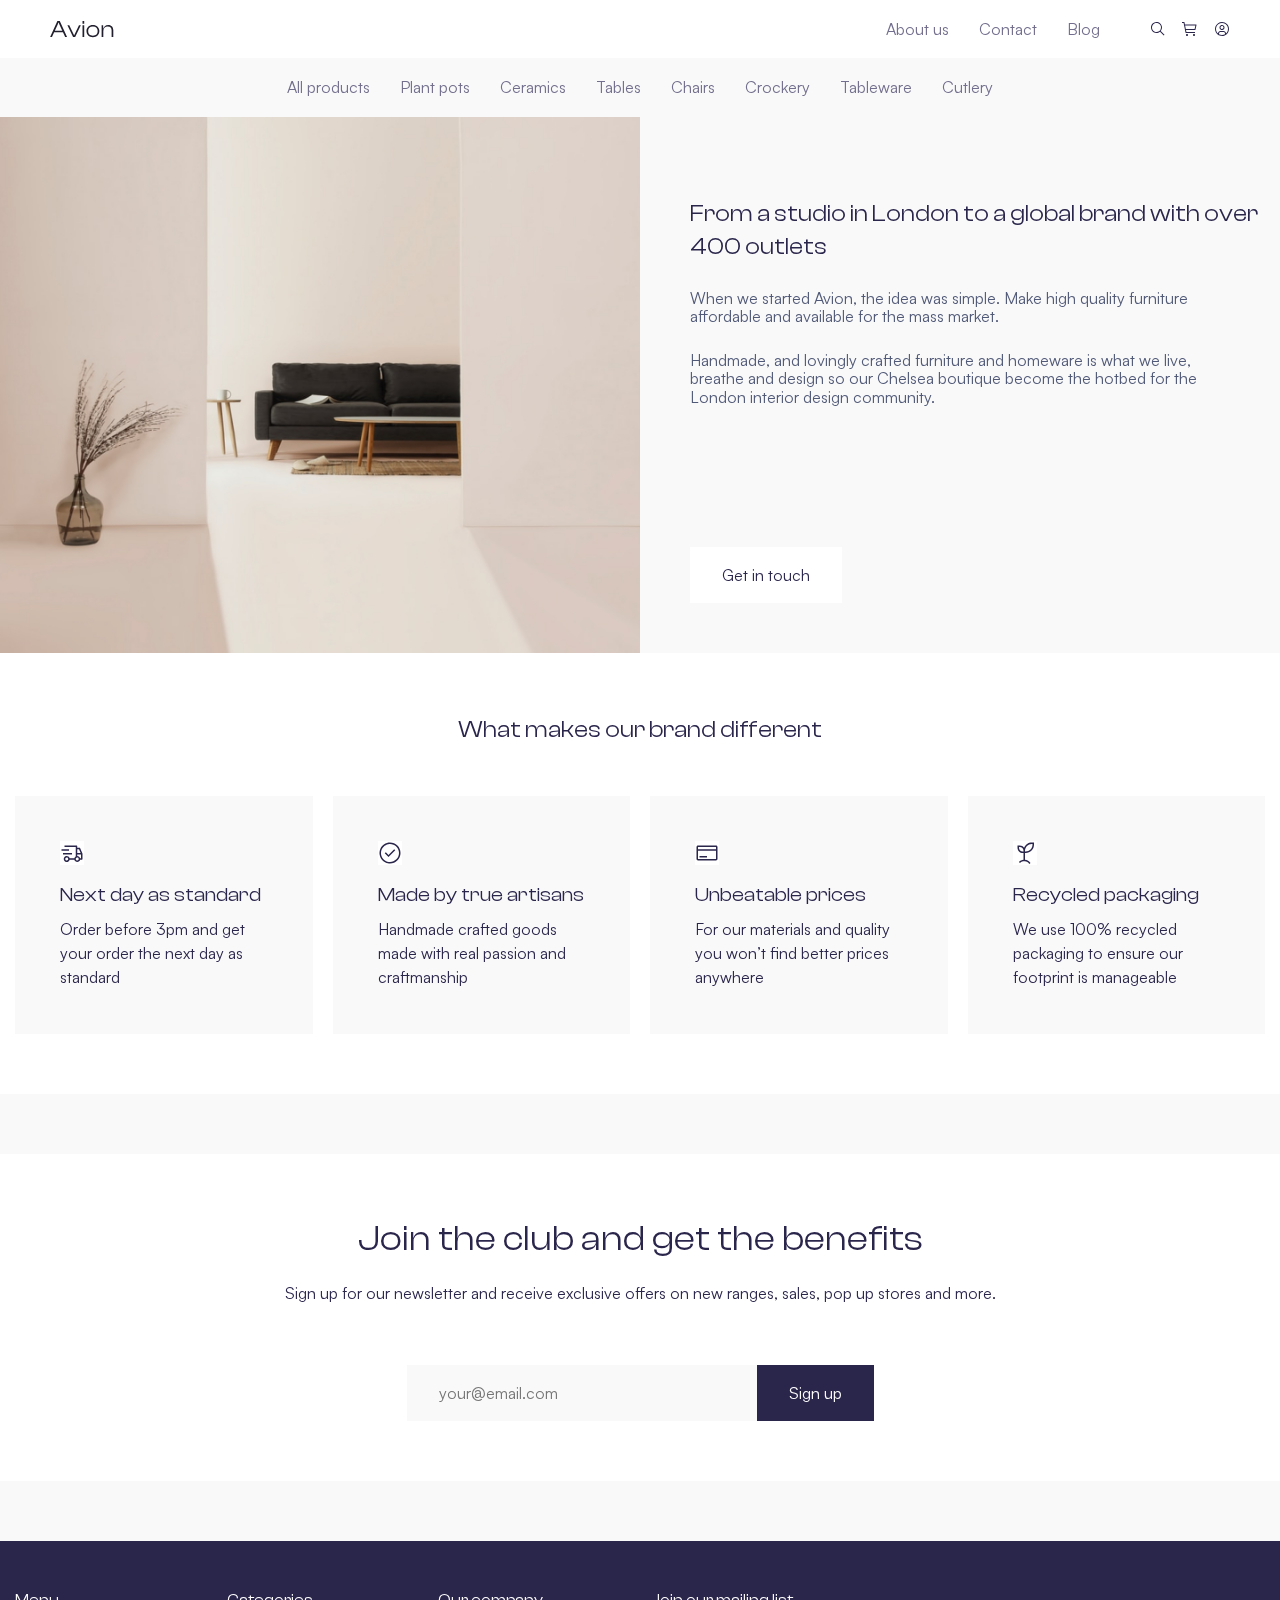
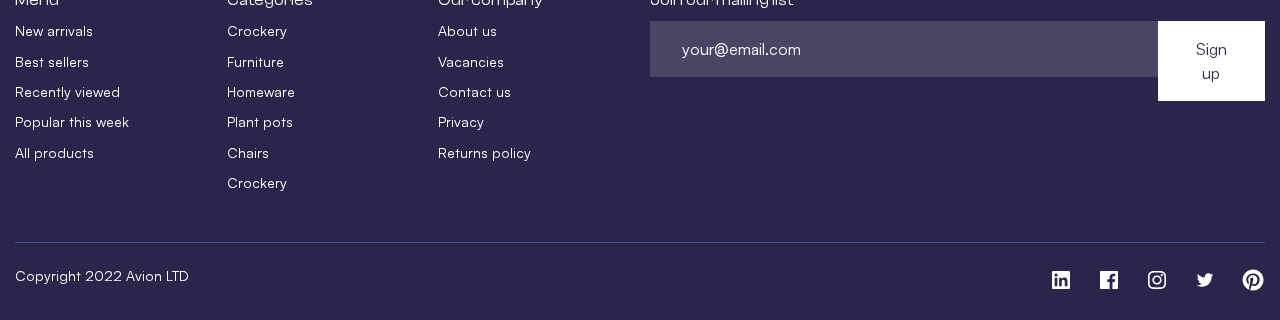
==== about.html @ 39ce001b "add one class and modifiers for all titles" ====
<!DOCTYPE html>
<html lang="en" class="page">

<head>
    <meta charset="UTF-8">
    <meta name="viewport" content="width=device-width, initial-scale=1.0">
    <title>Avion | About</title>
    <link rel="stylesheet" href="./styles/normalize.css">
    <link rel="stylesheet" href="./styles/main.css">
</head>

<body class="page__body">
    <header class="header">
        <div class="header__container header__top">
            <a href="/" class="logo header__logo focus-visible">
                <img src="./img/logo.svg" alt="Avion Logo">
            </a>
            <div class="header__actions">
                <nav class="header__nav">
                    <ul class="list-reset header__list">
                        <li class="header__item">
                            <a href="/about.html" class="header__link focus-visible">About us</a>
                        </li>
                        <li class="header__item">
                            <a href="#" class="header__link focus-visible">Contact</a>
                        </li>
                        <li class="header__item">
                            <a href="#" class="header__link focus-visible">Blog</a>
                        </li>
                    </ul>
                </nav>
                <div class="header__buttons">
                    <button class="btn-reset header__button focus-visible">
                        <img src="./img/search-icon.svg" alt="Search Icon" class="header__button-icon">
                    </button>
                    <button class="btn-reset header__button focus-visible">
                        <img src="./img/cart-icon.svg" alt="Cart Icon" class="header__button-icon">
                    </button>
                    <button class="btn-reset header__button focus-visible">
                        <img src="./img/user-icon.svg" alt="User Icon" class="header__button-icon">
                    </button>
                </div>
            </div>
        </div>
        <div class="header__container header__bottom">
            <nav class="header__nav">
                <ul class="list-reset header__list">
                    <li class="header__item"><a href="#" class="header__link focus-visible">All products</a></li>
                    <li class="header__item"><a href="#" class="header__link focus-visible">Plant pots</a></li>
                    <li class="header__item"><a href="#" class="header__link focus-visible">Ceramics</a></li>
                    <li class="header__item"><a href="#" class="header__link focus-visible">Tables</a></li>
                    <li class="header__item"><a href="#" class="header__link focus-visible">Chairs</a></li>
                    <li class="header__item"><a href="#" class="header__link focus-visible">Crockery</a></li>
                    <li class="header__item"><a href="#" class="header__link focus-visible">Tableware</a></li>
                    <li class="header__item"><a href="#" class="header__link focus-visible">Cutlery</a></li>
                </ul>
            </nav>
        </div>
    </header>
    <main>
        <section class="about">
            <div class="about__container">
                <!-- Левая часть: картинка -->
                <div class="about__image-wrapper">
                    <img src="./img/about-image-2.jpg" alt="Decorate Image" width="720" height="603"
                        class="about__image">
                </div>

                <!-- Правая часть: текст и кнопка -->
                <div class="about__content about__content--grey about__content--right">
                    <h2 class="title title--medium about__title">From a studio in London to a global brand with over 400 outlets</h1>
                    <p class="about__description">
                        When we started Avion, the idea was simple. Make high quality furniture affordable and available
                        for the mass market.
                    </p>
                    <p class="about__description">
                        Handmade, and lovingly crafted furniture and homeware is what we live,
                        breathe and design so our Chelsea boutique become the hotbed for the London interior design
                        community.
                    </p>
                    <a href="#" class="button button--white about__button">Get in touch</a>
                </div>
            </div>
        </section>
        <section class="features">
            <div class="container">
                <h2 class="title title--medium title--center features__title">What makes our brand different</h2>
                <ul class="list-reset features__list grid">
                    <!-- Пункт 1 -->
                    <li class="features__item features__item--grey">
                        <img src="./img/features-1.svg" alt="Features Icon" width="24" height="24"
                            class="features__icon">
                        <h3 class="features__subtitle">Next day as standard</h3>
                        <p class="features__text">Order before 3pm and get your order the next day as standard</p>
                    </li>

                    <!-- Пункт 2 -->
                    <li class="features__item features__item--grey">
                        <img src="./img/features-2.svg" alt="Features Icon" width="24" height="24"
                            class="features__icon">
                        <h3 class="features__subtitle">Made by true artisans</h3>
                        <p class="features__text">Handmade crafted goods made with real passion and craftmanship</p>
                    </li>

                    <!-- Пункт 3 -->
                    <li class="features__item features__item--grey">
                        <img src="./img/features-3.svg" alt="Features Icon" width="24" height="24"
                            class="features__icon">
                        <h3 class="features__subtitle">Unbeatable prices</h3>
                        <p class="features__text">For our materials and quality you won’t find better prices anywhere
                        </p>
                    </li>

                    <!-- Пункт 4 -->
                    <li class="features__item features__item--grey">
                        <img src="./img/features-4.svg" alt="Features Icon" width="24" height="24"
                            class="features__icon">
                        <h3 class="features__subtitle">Recycled packaging</h3>
                        <p class="features__text">We use 100% recycled packaging to ensure our footprint is manageable
                        </p>
                    </li>
                </ul>
            </div>
        </section>
        <section class="newsletter">
            <div class="newsletter__container container">
                <h2 class="title title--xlarge title--center newsletter__title">Join the club and get the benefits</h2>
                <p class="newsletter__description">Sign up for our newsletter and receive exclusive offers on new
                    ranges, sales, pop up stores and more.</p>
                <form action="#" class="newsletter__form">
                    <input type="email" class="input-reset newsletter__input" placeholder="your@email.com"
                        aria-label="Enter your email address">
                    <button type="submit" class="button button--dark newsletter__button">Sign up</button>
                </form>
            </div>
        </section>
    </main>
    <footer class="footer">
        <div class="container">
            <div class="grid footer__top">
                <nav class="footer__nav">
                    <h3 class="footer__subtitle">Menu</h3>
                    <ul class="list-reset footer__list">
                        <li class="footer__item">
                            <a href="/" class="footer__link">New arrivals</a>
                        </li>
                        <li class="footer__item">
                            <a href="/" class="footer__link">Best sellers</a>
                        </li>
                        <li class="footer__item">
                            <a href="/" class="footer__link">Recently viewed</a>
                        </li>
                        <li class="footer__item">
                            <a href="/" class="footer__link">Popular this week</a>
                        </li>
                        <li class="footer__item">
                            <a href="/" class="footer__link">All products</a>
                        </li>
                    </ul>
                </nav>
                <nav class="footer__nav">
                    <h3 class="footer__subtitle">Categories</h3>
                    <ul class="list-reset footer__list">
                        <li class="footer__item">
                            <a href="/" class="footer__link">Crockery</a>
                        </li>
                        <li class="footer__item">
                            <a href="/" class="footer__link">Furniture</a>
                        </li>
                        <li class="footer__item">
                            <a href="/" class="footer__link">Homeware</a>
                        </li>
                        <li class="footer__item">
                            <a href="/" class="footer__link">Plant pots</a>
                        </li>
                        <li class="footer__item">
                            <a href="/" class="footer__link">Chairs</a>
                        </li>
                        <li class="footer__item">
                            <a href="/" class="footer__link">Crockery</a>
                        </li>
                    </ul>
                </nav>
                <nav class="footer__nav">
                    <h3 class="footer__subtitle">Our company</h3>
                    <ul class="list-reset footer__list">
                        <li class="footer__item">
                            <a href="/" class="footer__link">About us</a>
                        </li>
                        <li class="footer__item">
                            <a href="/" class="footer__link">Vacancies</a>
                        </li>
                        <li class="footer__item">
                            <a href="/" class="footer__link">Contact us</a>
                        </li>
                        <li class="footer__item">
                            <a href="/" class="footer__link">Privacy</a>
                        </li>
                        <li class="footer__item">
                            <a href="/" class="footer__link">Returns policy</a>
                        </li>
                    </ul>
                </nav>
                <div class="footer__form-wrapper">
                    <h3 class="footer__subtitle">Join our mailing list</h3>
                    <form action="#" class="footer__form">
                        <input type="email" class="input-reset footer__input" placeholder="your@email.com">
                        <button class="button button--white footer__button">Sign up</button>
                    </form>
                </div>
            </div>
            <div class="footer__bottom">
                <span class="footer__copyright">Copyright 2022 Avion LTD</span>
                <ul class="list-reset social">
                    <li class="social__item">
                        <a href="#" class="social__link">
                            <svg width="24" height="24" viewBox="0 0 24 24" fill="none" class="social__icon"
                                xmlns="http://www.w3.org/2000/svg">
                                <rect width="24" height="24" fill="white" style="mix-blend-mode:multiply" />
                                <path
                                    d="M19.65 3H4.35C3.6 3 3 3.6 3 4.275V19.65C3 20.325 3.6 20.925 4.35 20.925H19.65C20.4 20.925 21 20.325 21 19.65V4.275C21 3.6 20.4 3 19.65 3ZM8.325 18.3H5.7V9.75H8.325V18.3ZM7.05 8.55C6.225 8.55 5.475 7.875 5.475 6.975C5.475 6.075 6.15 5.4 7.05 5.4C7.875 5.4 8.625 6.075 8.625 6.975C8.625 7.875 7.875 8.55 7.05 8.55ZM18.375 18.225H15.75V14.025C15.75 13.05 15.75 11.7 14.325 11.7C12.9 11.7 12.75 12.825 12.75 13.875V18.15H10.125V9.75H12.6V10.875H12.675C13.05 10.2 13.95 9.45 15.225 9.45C17.925 9.45 18.45 11.25 18.45 13.575V18.225H18.375Z"
                                    fill="white" />
                            </svg>
                        </a>
                    </li>
                    <li class="social__item">
                        <a href="#" class="social__link">
                            <svg width="24" height="24" viewBox="0 0 24 24" fill="none" class="social__icon"
                                xmlns="http://www.w3.org/2000/svg">
                                <rect width="24" height="24" fill="white" style="mix-blend-mode:multiply" />
                                <path
                                    d="M20.0025 3H3.9975C3.73355 3.00196 3.48097 3.10769 3.29433 3.29433C3.10769 3.48097 3.00196 3.73355 3 3.9975V20.0025C3.00196 20.2664 3.10769 20.519 3.29433 20.7057C3.48097 20.8923 3.73355 20.998 3.9975 21H12.615V14.04H10.275V11.3175H12.615V9.315C12.615 6.99 14.0325 5.7225 16.1175 5.7225C16.815 5.7225 17.5125 5.7225 18.21 5.8275V8.25H16.7775C15.645 8.25 15.4275 8.79 15.4275 9.5775V11.31H18.1275L17.775 14.0325H15.4275V21H20.0025C20.2664 20.998 20.519 20.8923 20.7057 20.7057C20.8923 20.519 20.998 20.2664 21 20.0025V3.9975C20.998 3.73355 20.8923 3.48097 20.7057 3.29433C20.519 3.10769 20.2664 3.00196 20.0025 3Z"
                                    fill="white" />
                            </svg>
                        </a>
                    </li>
                    <li class="social__item">
                        <a href="#" class="social__link">
                            <svg width="24" height="24" viewBox="0 0 24 24" fill="none" class="social__icon"
                                xmlns="http://www.w3.org/2000/svg">
                                <rect width="24" height="24" fill="white" style="mix-blend-mode:multiply" />
                                <path
                                    d="M16.8042 8.2758C17.4007 8.2758 17.8842 7.79227 17.8842 7.1958C17.8842 6.59933 17.4007 6.1158 16.8042 6.1158C16.2077 6.1158 15.7242 6.59933 15.7242 7.1958C15.7242 7.79227 16.2077 8.2758 16.8042 8.2758Z"
                                    fill="white" />
                                <path
                                    d="M12 7.37835C11.0859 7.37835 10.1924 7.64941 9.43235 8.15724C8.67232 8.66507 8.07995 9.38688 7.73015 10.2314C7.38035 11.0759 7.28883 12.0051 7.46715 12.9016C7.64548 13.7982 8.08565 14.6217 8.732 15.268C9.37835 15.9144 10.2018 16.3545 11.0984 16.5328C11.9949 16.7112 12.9241 16.6196 13.7686 16.2698C14.6131 15.92 15.3349 15.3277 15.8428 14.5677C16.3506 13.8076 16.6217 12.9141 16.6217 12C16.6217 10.7743 16.1347 9.59873 15.268 8.732C14.4013 7.86527 13.2257 7.37835 12 7.37835ZM12 15C11.4067 15 10.8266 14.8241 10.3333 14.4944C9.83994 14.1648 9.45542 13.6962 9.22836 13.1481C9.0013 12.5999 8.94189 11.9967 9.05764 11.4147C9.1734 10.8328 9.45912 10.2982 9.87868 9.87868C10.2982 9.45912 10.8328 9.1734 11.4147 9.05764C11.9967 8.94189 12.5999 9.0013 13.1481 9.22836C13.6962 9.45542 14.1648 9.83994 14.4944 10.3333C14.8241 10.8266 15 11.4067 15 12C15 12.7956 14.6839 13.5587 14.1213 14.1213C13.5587 14.6839 12.7956 15 12 15Z"
                                    fill="white" />
                                <path
                                    d="M12 4.62165C14.4031 4.62165 14.6878 4.6308 15.6368 4.67415C16.2075 4.68094 16.7728 4.78577 17.308 4.98405C17.6961 5.13381 18.0486 5.36316 18.3428 5.65732C18.6369 5.95149 18.8663 6.30398 19.016 6.6921C19.2143 7.22731 19.3191 7.79261 19.3259 8.36333C19.3692 9.3123 19.3784 9.597 19.3784 12.0001C19.3784 14.4031 19.3693 14.6878 19.3259 15.6368C19.3191 16.2075 19.2143 16.7728 19.016 17.3081C18.8663 17.6962 18.6369 18.0487 18.3428 18.3428C18.0486 18.637 17.6961 18.8663 17.308 19.0161C16.7728 19.2144 16.2075 19.3192 15.6368 19.326C14.6879 19.3693 14.4033 19.3785 12 19.3785C9.5967 19.3785 9.31215 19.3694 8.36325 19.326C7.79253 19.3192 7.22723 19.2144 6.69202 19.0161C6.3039 18.8663 5.95142 18.637 5.65725 18.3428C5.36308 18.0487 5.13374 17.6962 4.98397 17.3081C4.78569 16.7728 4.68087 16.2075 4.67408 15.6368C4.6308 14.6878 4.62157 14.4031 4.62157 12.0001C4.62157 9.597 4.63072 9.3123 4.67408 8.36333C4.68087 7.79261 4.78569 7.22731 4.98397 6.6921C5.13373 6.30396 5.36307 5.95146 5.65724 5.65728C5.95141 5.3631 6.30389 5.13375 6.69202 4.98397C7.22723 4.78569 7.79253 4.68087 8.36325 4.67408C9.31222 4.6308 9.59693 4.62165 12 4.62165ZM12 3C9.55575 3 9.24922 3.01035 8.2893 3.05415C7.54279 3.06914 6.80422 3.21059 6.105 3.4725C5.50705 3.70374 4.96401 4.05735 4.51068 4.51068C4.05735 4.96401 3.70374 5.50705 3.4725 6.105C3.21055 6.80434 3.06909 7.54304 3.05415 8.28968C3.01035 9.24923 3 9.55575 3 12C3 14.4443 3.01035 14.7508 3.05415 15.7107C3.0691 16.4573 3.21056 17.196 3.4725 17.8954C3.70374 18.4933 4.05735 19.0364 4.51068 19.4897C4.96401 19.943 5.50705 20.2966 6.105 20.5279C6.80434 20.7898 7.54304 20.9313 8.28968 20.9462C9.24923 20.9897 9.55575 21 12 21C14.4443 21 14.7508 20.9896 15.7107 20.9459C16.4573 20.9309 17.196 20.7894 17.8954 20.5275C18.4933 20.2963 19.0364 19.9426 19.4897 19.4893C19.943 19.036 20.2966 18.493 20.5279 17.895C20.7898 17.1957 20.9313 16.457 20.9462 15.7103C20.9897 14.7508 21 14.4443 21 12C21 9.55575 20.9896 9.24922 20.9459 8.2893C20.9309 7.54279 20.7894 6.80422 20.5275 6.105C20.2962 5.50712 19.9426 4.96415 19.4893 4.51089C19.0359 4.05763 18.4929 3.70407 17.895 3.47287C17.1957 3.21093 16.457 3.06948 15.7103 3.05453C14.7508 3.01035 14.4443 3 12 3Z"
                                    fill="white" />
                            </svg>
                        </a>
                    </li>
                    <li class="social__item">
                        <a href="#" class="social__link">
                            <svg width="24" height="24" viewBox="0 0 24 24" fill="none" class="social__icon"
                                xmlns="http://www.w3.org/2000/svg">
                                <rect width="24" height="24" fill="white" style="mix-blend-mode:multiply" />
                                <path
                                    d="M8.94 18.705C10.2069 18.713 11.4627 18.4693 12.6346 17.9882C13.8066 17.507 14.8714 16.798 15.7672 15.9022C16.663 15.0064 17.3721 13.9416 17.8532 12.7696C18.3343 11.5977 18.578 10.3418 18.57 9.07499C18.57 8.92499 18.57 8.78249 18.57 8.63249C19.2267 8.15136 19.7951 7.56012 20.25 6.88499C19.6316 7.15544 18.9773 7.3348 18.3075 7.41749C19.0177 6.99432 19.5506 6.32824 19.8075 5.54249C19.1456 5.93957 18.4199 6.21871 17.6625 6.36749C17.1524 5.82401 16.4775 5.46378 15.7421 5.34253C15.0067 5.22128 14.2518 5.34576 13.5943 5.69673C12.9368 6.04769 12.4132 6.60557 12.1047 7.28405C11.7962 7.96252 11.7198 8.72376 11.8875 9.44999C10.542 9.38395 9.22553 9.03525 8.02377 8.42662C6.822 7.81798 5.7619 6.96305 4.9125 5.91749C4.48419 6.66087 4.35437 7.53923 4.54932 8.37473C4.74427 9.21023 5.24942 9.94043 5.9625 10.4175C5.43646 10.3972 4.92259 10.2533 4.4625 9.99749V10.035C4.45783 10.8119 4.71954 11.5669 5.20403 12.1742C5.68851 12.7815 6.3665 13.2044 7.125 13.3725C6.63573 13.5041 6.12322 13.5246 5.625 13.4325C5.84459 14.095 6.26376 14.6734 6.82503 15.0883C7.38631 15.5032 8.06219 15.7344 8.76 15.75C7.56691 16.7104 6.08407 17.239 4.5525 17.25C4.28396 17.2422 4.01606 17.2197 3.75 17.1825C5.30022 18.1702 7.1019 18.6909 8.94 18.6825"
                                    fill="white" />
                            </svg>
                        </a>
                    </li>
                    <li class="social__item">
                        <a href="#" class="social__link">
                            <svg width="24" height="24" viewBox="0 0 24 24" fill="none" class="social__icon"
                                xmlns="http://www.w3.org/2000/svg">
                                <rect width="24" height="24" fill="white" style="mix-blend-mode:multiply" />
                                <path
                                    d="M11.9998 1.5C9.56549 1.51658 7.21257 2.37849 5.34356 3.93828C3.47455 5.49807 2.20559 7.65882 1.75375 10.0509C1.30192 12.443 1.69529 14.9177 2.86657 17.0518C4.03785 19.1858 5.91426 20.8466 8.1748 21.75C8.02287 20.7558 8.02287 19.7442 8.1748 18.75L9.4123 13.5C9.21646 13.0245 9.11949 12.5142 9.1273 12C9.1273 10.545 9.9748 9.45 11.0248 9.45C11.215 9.44714 11.4036 9.48543 11.5776 9.56224C11.7517 9.63906 11.9071 9.75258 12.0331 9.89504C12.1592 10.0375 12.253 10.2055 12.3081 10.3876C12.3632 10.5697 12.3783 10.7615 12.3523 10.95C12.3523 11.85 11.7823 13.2 11.4823 14.445C11.4177 14.6772 11.4101 14.9215 11.4599 15.1573C11.5098 15.3931 11.6157 15.6133 11.7688 15.7995C11.9218 15.9857 12.1175 16.1322 12.3391 16.2267C12.5608 16.3212 12.802 16.361 13.0423 16.3425C14.9023 16.3425 16.3423 14.37 16.3423 11.535C16.361 10.9589 16.2594 10.3853 16.044 9.85061C15.8287 9.31598 15.5042 8.8321 15.0914 8.42986C14.6786 8.02762 14.1864 7.71584 13.6464 7.51442C13.1063 7.31299 12.5302 7.22634 11.9548 7.26C11.3405 7.23361 10.7272 7.33216 10.152 7.54966C9.5769 7.76717 9.05188 8.09912 8.60875 8.52542C8.16563 8.95172 7.81361 9.46351 7.57401 10.0298C7.33441 10.5961 7.21221 11.2051 7.2148 11.82C7.20646 12.6766 7.46895 13.5139 7.9648 14.2125C8.00086 14.2526 8.02654 14.3009 8.03962 14.3532C8.05269 14.4055 8.05275 14.4602 8.0398 14.5125C7.9573 14.8425 7.7773 15.5625 7.7473 15.705C7.7173 15.8475 7.5898 15.9375 7.3948 15.8475C6.0823 15.2325 5.2648 13.32 5.2648 11.775C5.2648 8.4675 7.6723 5.4225 12.2023 5.4225C15.8398 5.4225 18.6748 8.0175 18.6748 11.49C18.6748 15.105 16.4248 18.015 13.2223 18.015C12.7528 18.0313 12.2867 17.9301 11.8662 17.7206C11.4458 17.511 11.0844 17.1997 10.8148 16.815L10.1623 19.3125C9.84951 20.2831 9.41077 21.2085 8.8573 22.065C9.87714 22.3664 10.9364 22.513 11.9998 22.5C14.7846 22.5 17.4553 21.3938 19.4244 19.4246C21.3936 17.4555 22.4998 14.7848 22.4998 12C22.4998 9.21523 21.3936 6.54451 19.4244 4.57538C17.4553 2.60625 14.7846 1.5 11.9998 1.5Z"
                                    fill="white" />
                            </svg>
                        </a>
                    </li>
                </ul>
            </div>
        </div>
    </footer>
</body>

</html>
---- styles/main.css ----
@import url('./_settings.css');

/* блоки */
@import url('./blocks/_social.css');
@import url('./blocks/_btn.css');
@import url('./blocks/_title.css');

/* index.html */
@import url('./blocks/_header.css');
@import url('./blocks/_hero.css');
@import url('./blocks/_features.css');
@import url('./blocks/_products.css');
@import url('./blocks/_newsletter.css');
@import url('./blocks/_about.css');
@import url('./blocks/_footer.css');
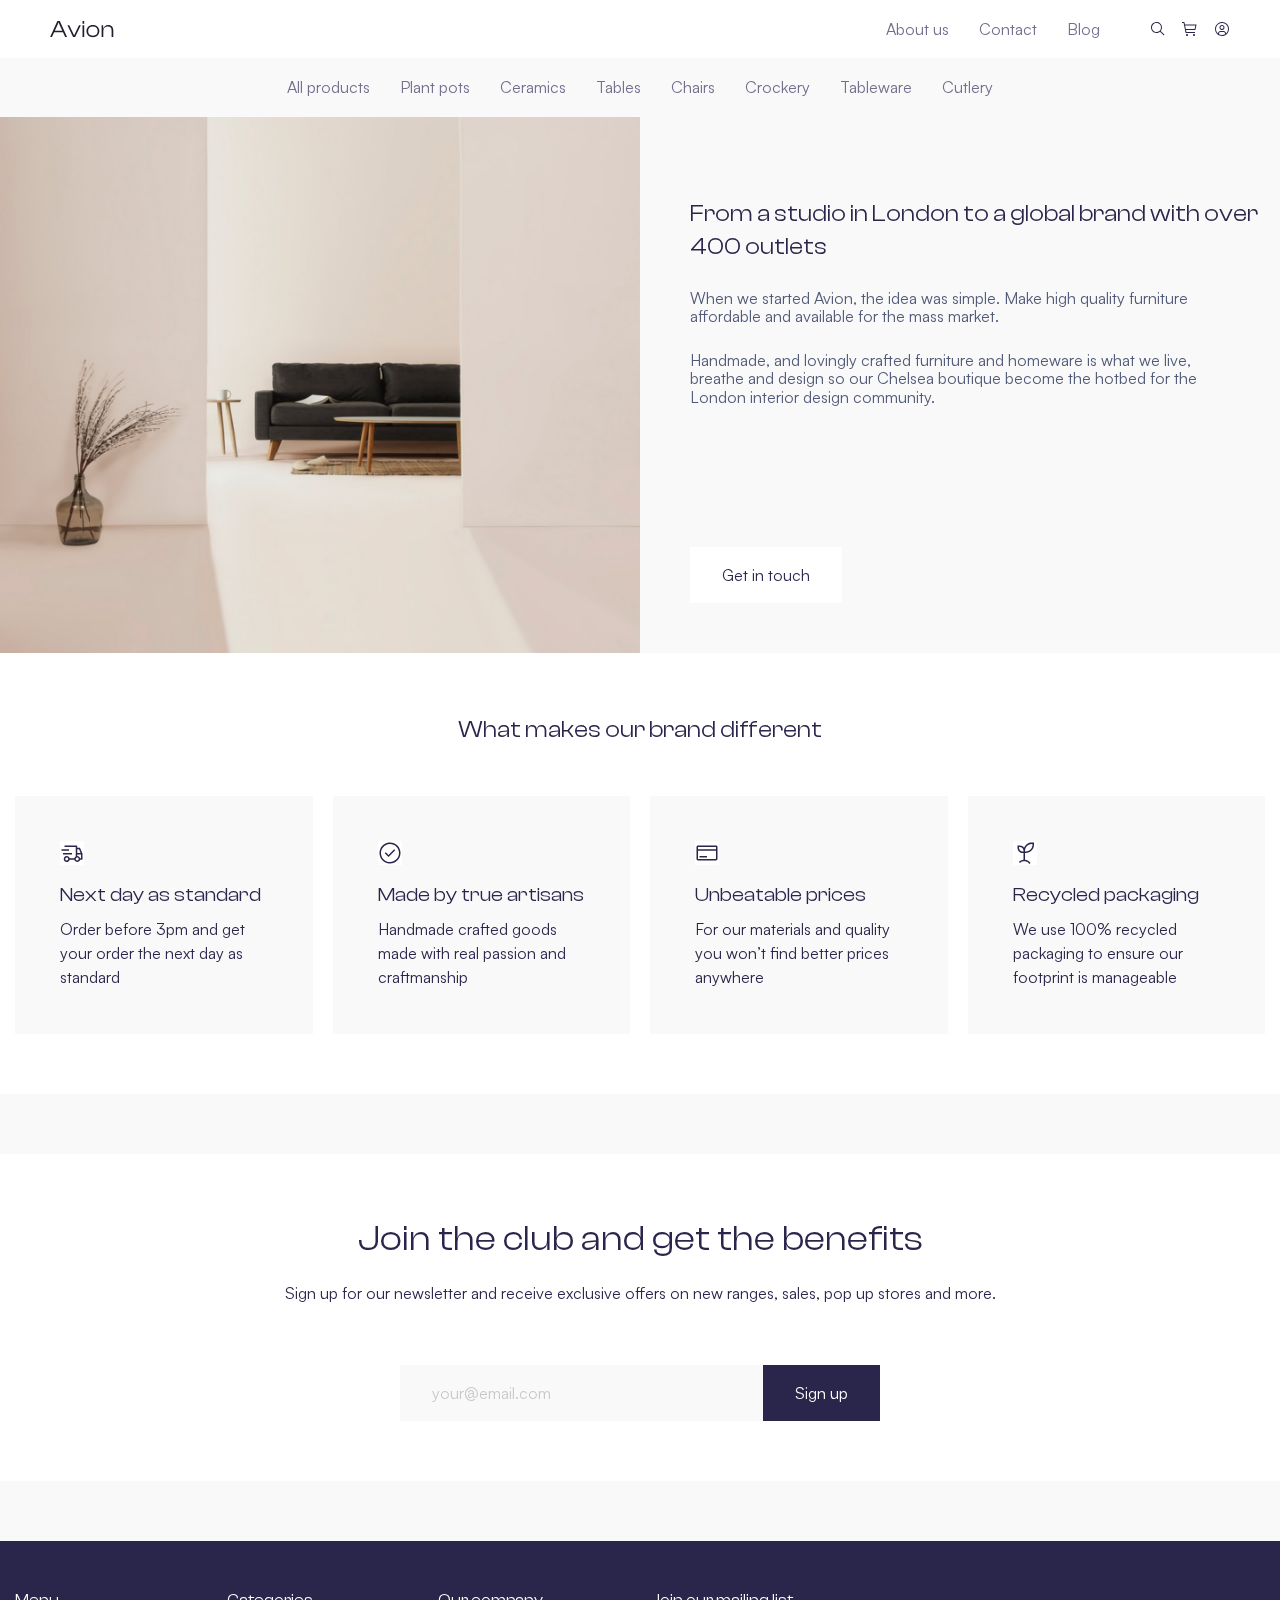
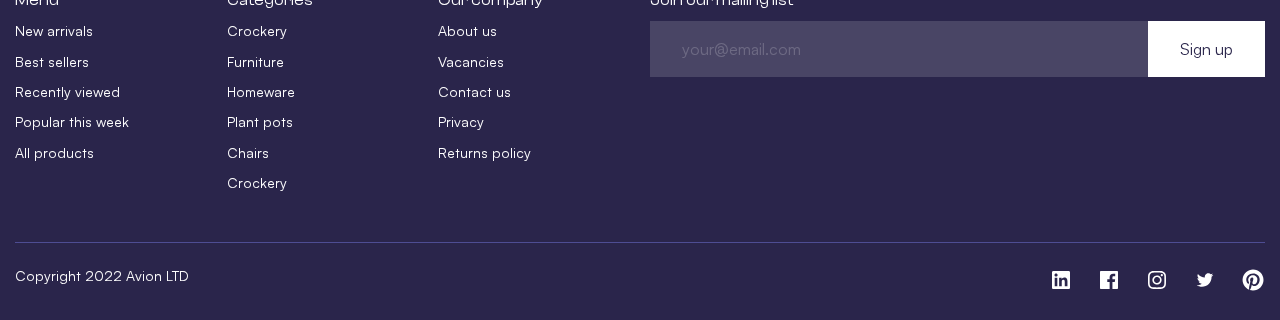
==== commit 6fa8479a: "put the form in a single class" ====
--- a/about.html
+++ b/about.html
@@ -68,17 +68,19 @@
 
                 <!-- Правая часть: текст и кнопка -->
                 <div class="about__content about__content--grey about__content--right">
-                    <h2 class="title title--medium about__title">From a studio in London to a global brand with over 400 outlets</h1>
-                    <p class="about__description">
-                        When we started Avion, the idea was simple. Make high quality furniture affordable and available
-                        for the mass market.
-                    </p>
-                    <p class="about__description">
-                        Handmade, and lovingly crafted furniture and homeware is what we live,
-                        breathe and design so our Chelsea boutique become the hotbed for the London interior design
-                        community.
-                    </p>
-                    <a href="#" class="button button--white about__button">Get in touch</a>
+                    <h2 class="title title--medium about__title">From a studio in London to a global brand with over 400
+                        outlets</h1>
+                        <p class="about__description">
+                            When we started Avion, the idea was simple. Make high quality furniture affordable and
+                            available
+                            for the mass market.
+                        </p>
+                        <p class="about__description">
+                            Handmade, and lovingly crafted furniture and homeware is what we live,
+                            breathe and design so our Chelsea boutique become the hotbed for the London interior design
+                            community.
+                        </p>
+                        <a href="#" class="button button--white about__button">Get in touch</a>
                 </div>
             </div>
         </section>
@@ -127,10 +129,10 @@
                 <h2 class="title title--xlarge title--center newsletter__title">Join the club and get the benefits</h2>
                 <p class="newsletter__description">Sign up for our newsletter and receive exclusive offers on new
                     ranges, sales, pop up stores and more.</p>
-                <form action="#" class="newsletter__form">
-                    <input type="email" class="input-reset newsletter__input" placeholder="your@email.com"
+                <form action="#" method="POST" class="form newsletter__form">
+                    <input type="email" class="input-reset form__input" placeholder="your@email.com" required
                         aria-label="Enter your email address">
-                    <button type="submit" class="button button--dark newsletter__button">Sign up</button>
+                    <button type="submit" class="button button--dark form__button">Sign up</button>
                 </form>
             </div>
         </section>
@@ -201,11 +203,12 @@
                         </li>
                     </ul>
                 </nav>
-                <div class="footer__form-wrapper">
+                <div class="footer__form">
                     <h3 class="footer__subtitle">Join our mailing list</h3>
-                    <form action="#" class="footer__form">
-                        <input type="email" class="input-reset footer__input" placeholder="your@email.com">
-                        <button class="button button--white footer__button">Sign up</button>
+                    <form action="#" method="POST" class="form">
+                        <input type="email" class="input-reset form__input form__input--transparent"
+                            placeholder="your@email.com" required aria-label="Enter your email address">
+                        <button type="submit" class="button button--white form__button">Sign up</button>
                     </form>
                 </div>
             </div>
--- a/styles/main.css
+++ b/styles/main.css
@@ -4,6 +4,7 @@
 @import url('./blocks/_social.css');
 @import url('./blocks/_btn.css');
 @import url('./blocks/_title.css');
+@import url('./blocks/_form.css');
 
 /* index.html */
 @import url('./blocks/_header.css');
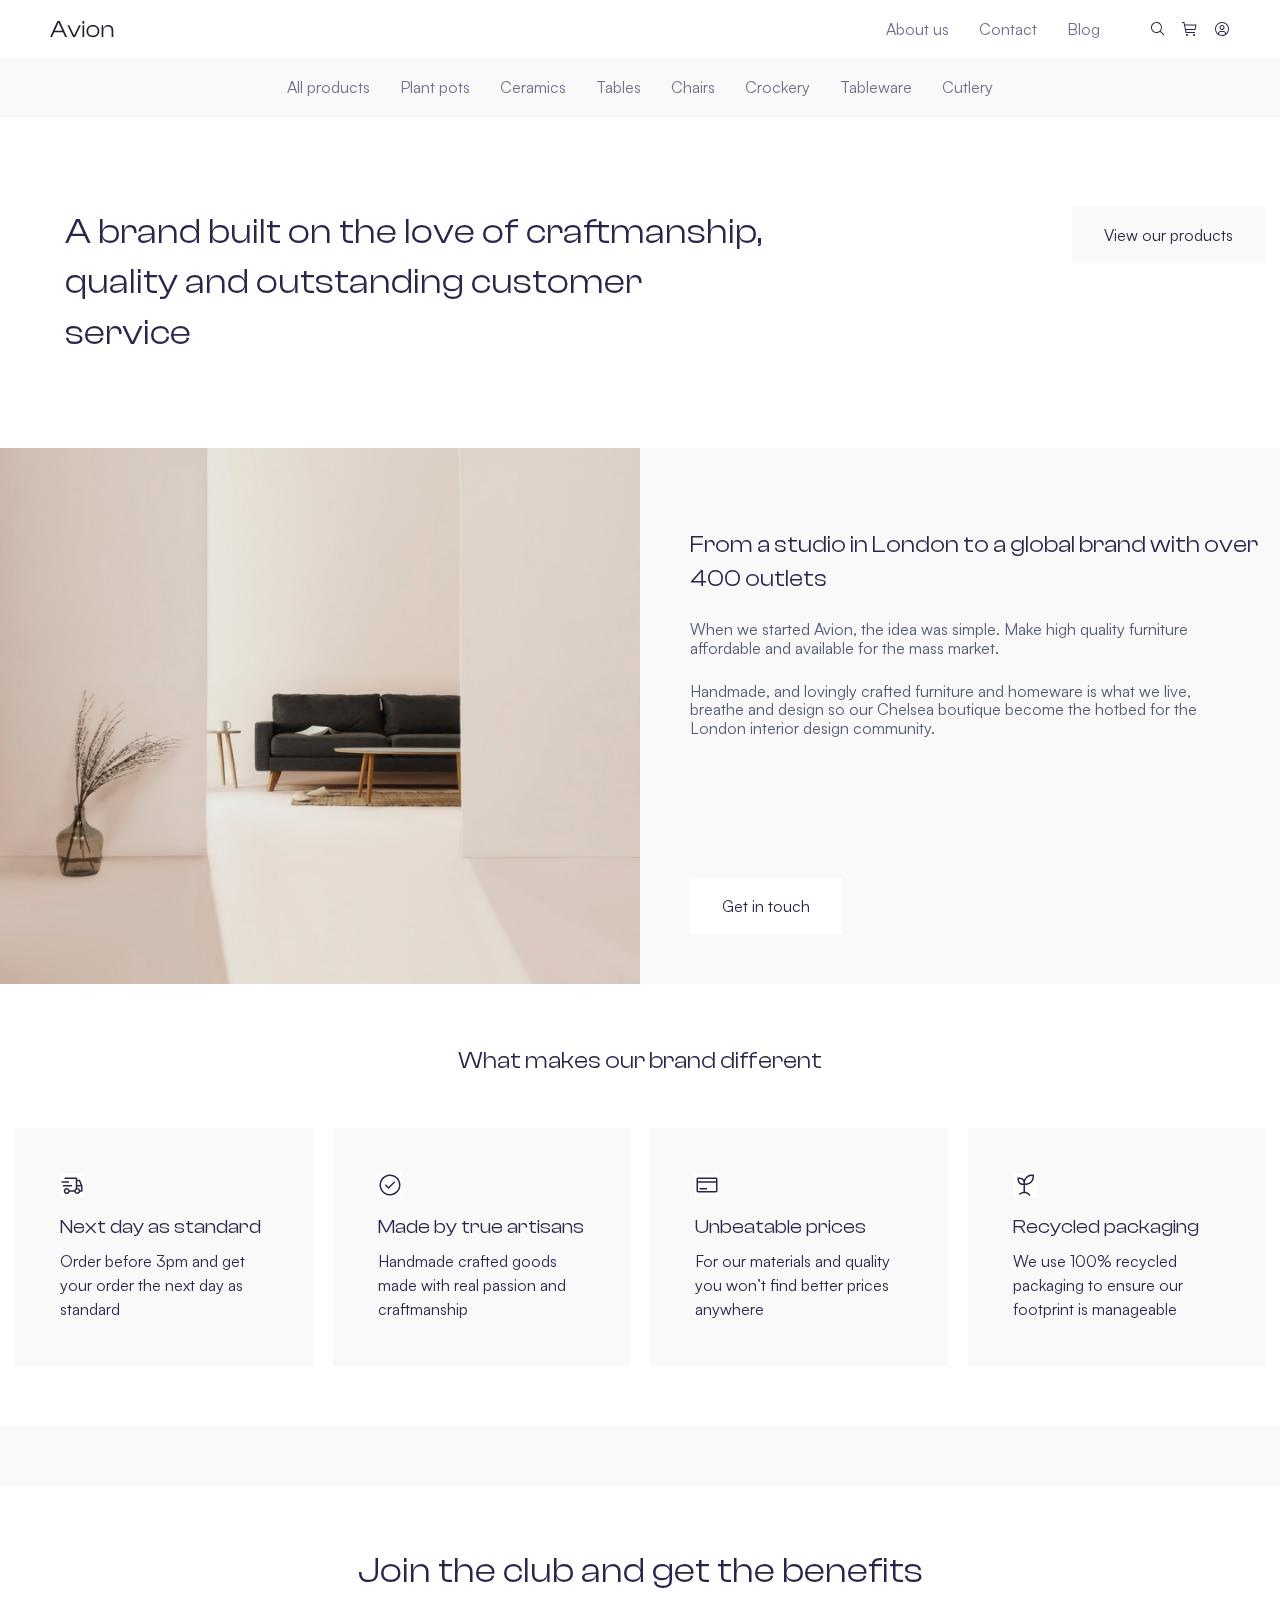
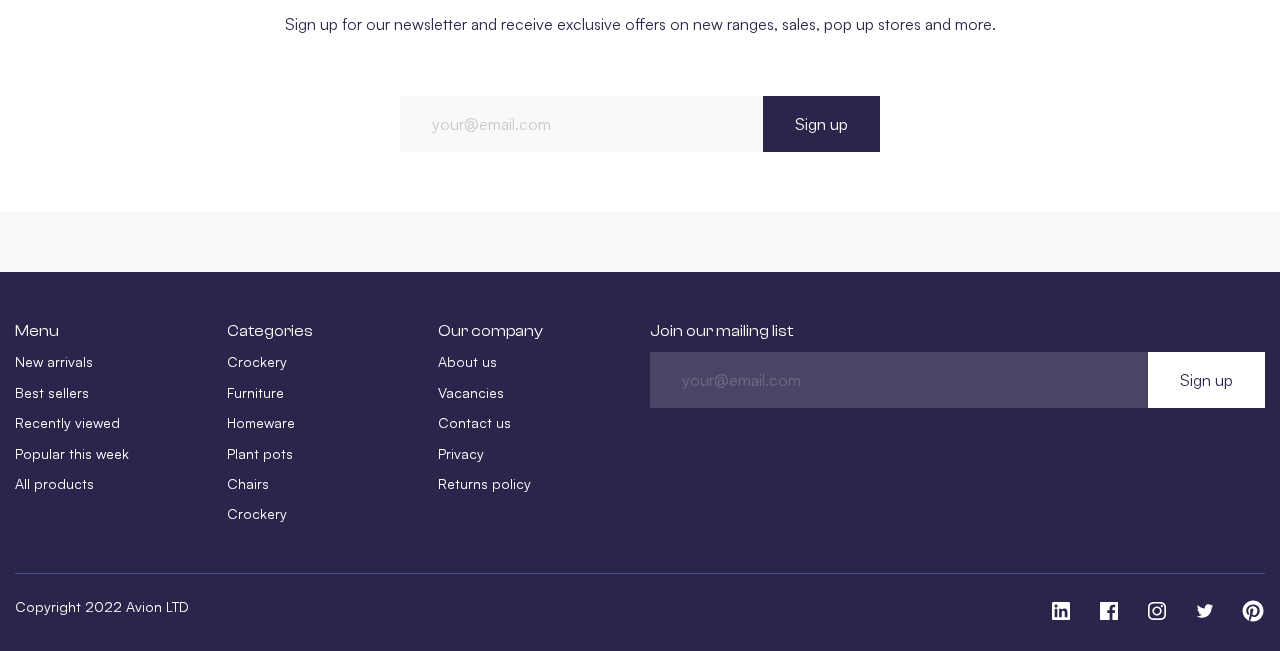
==== commit f955431c: "add hero section to about page" ====
--- a/about.html
+++ b/about.html
@@ -58,6 +58,13 @@
         </div>
     </header>
     <main>
+        <section class="about-hero">
+            <div class="container about-hero__container">
+                <h1 class="about-hero__title">A brand built on the love of craftmanship,
+                    quality and outstanding customer service</h1>
+                <a href="/products" class="button button--grey about-hero__button">View our products</a>
+            </div>
+        </section>
         <section class="about">
             <div class="about__container">
                 <!-- Левая часть: картинка -->
--- a/styles/main.css
+++ b/styles/main.css
@@ -14,3 +14,6 @@
 @import url('./blocks/_newsletter.css');
 @import url('./blocks/_about.css');
 @import url('./blocks/_footer.css');
+
+/* about.html */
+@import url('./blocks/_about-hero.css');
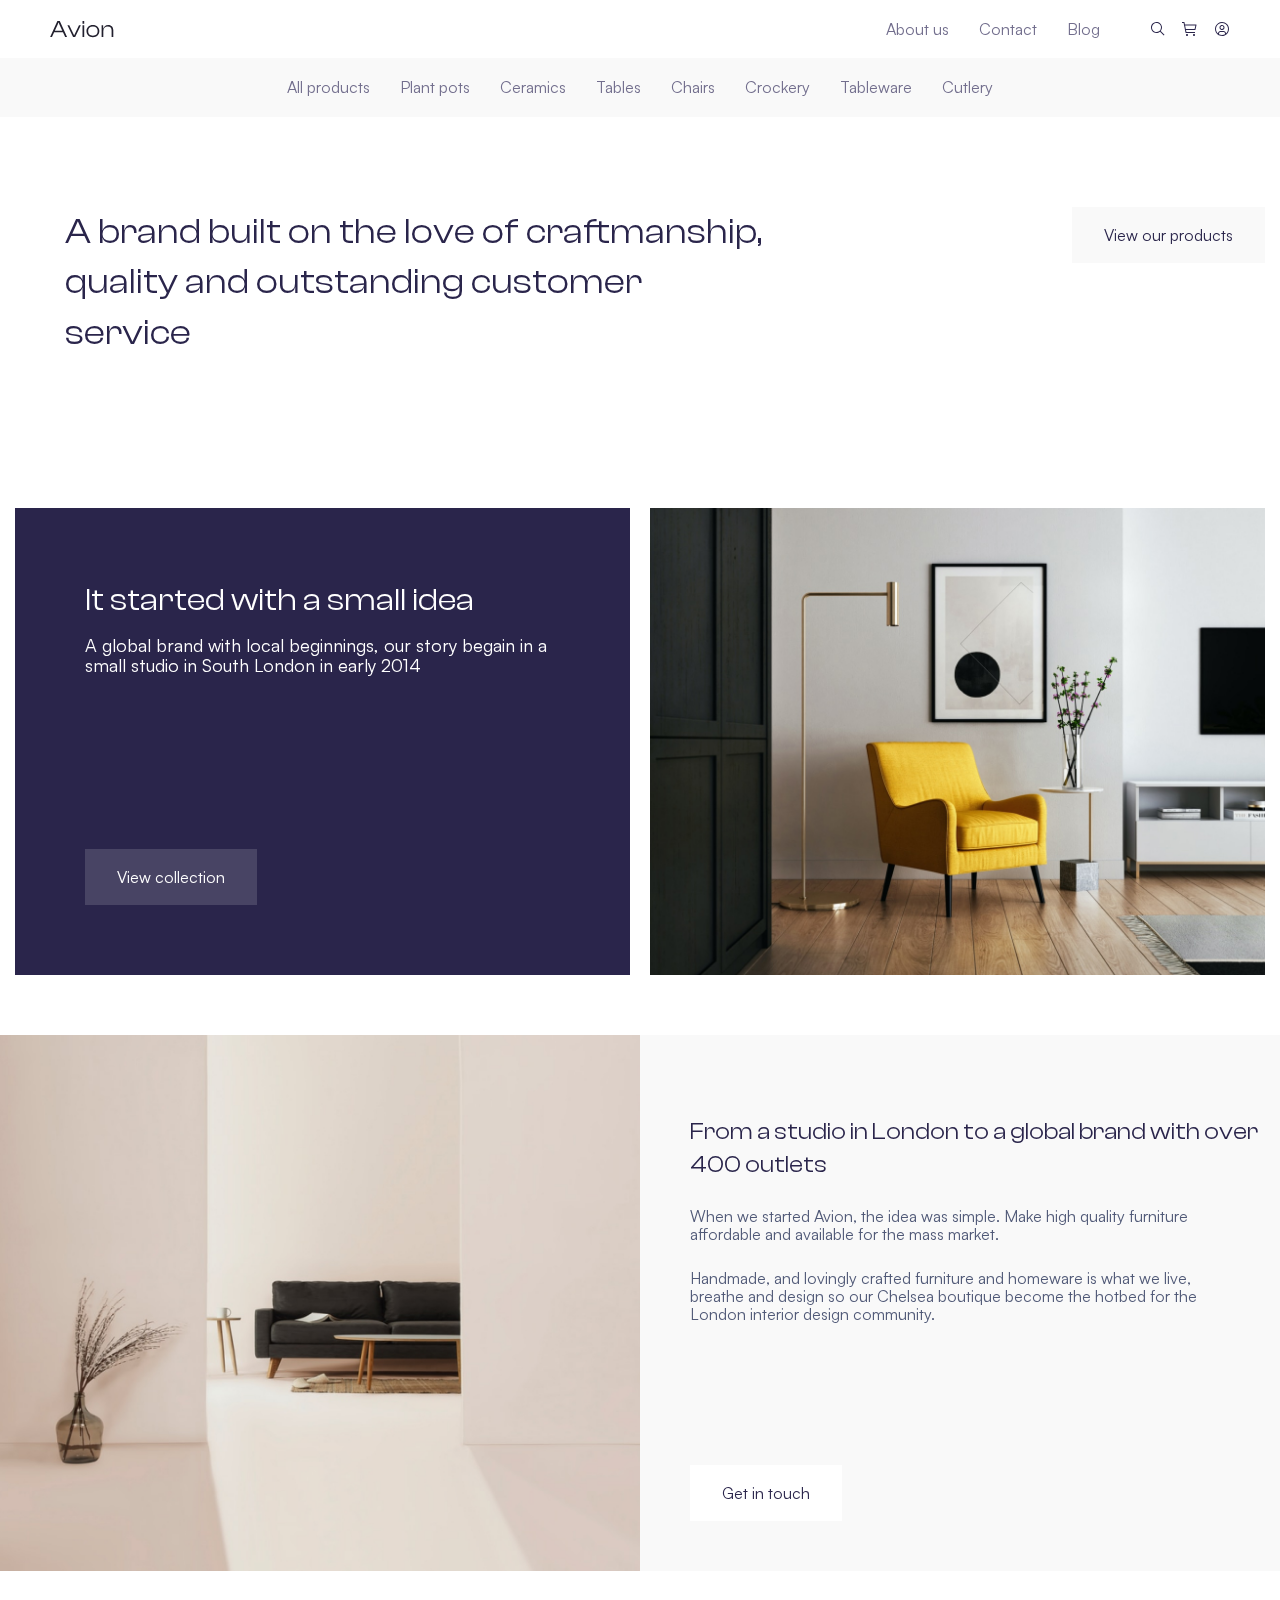
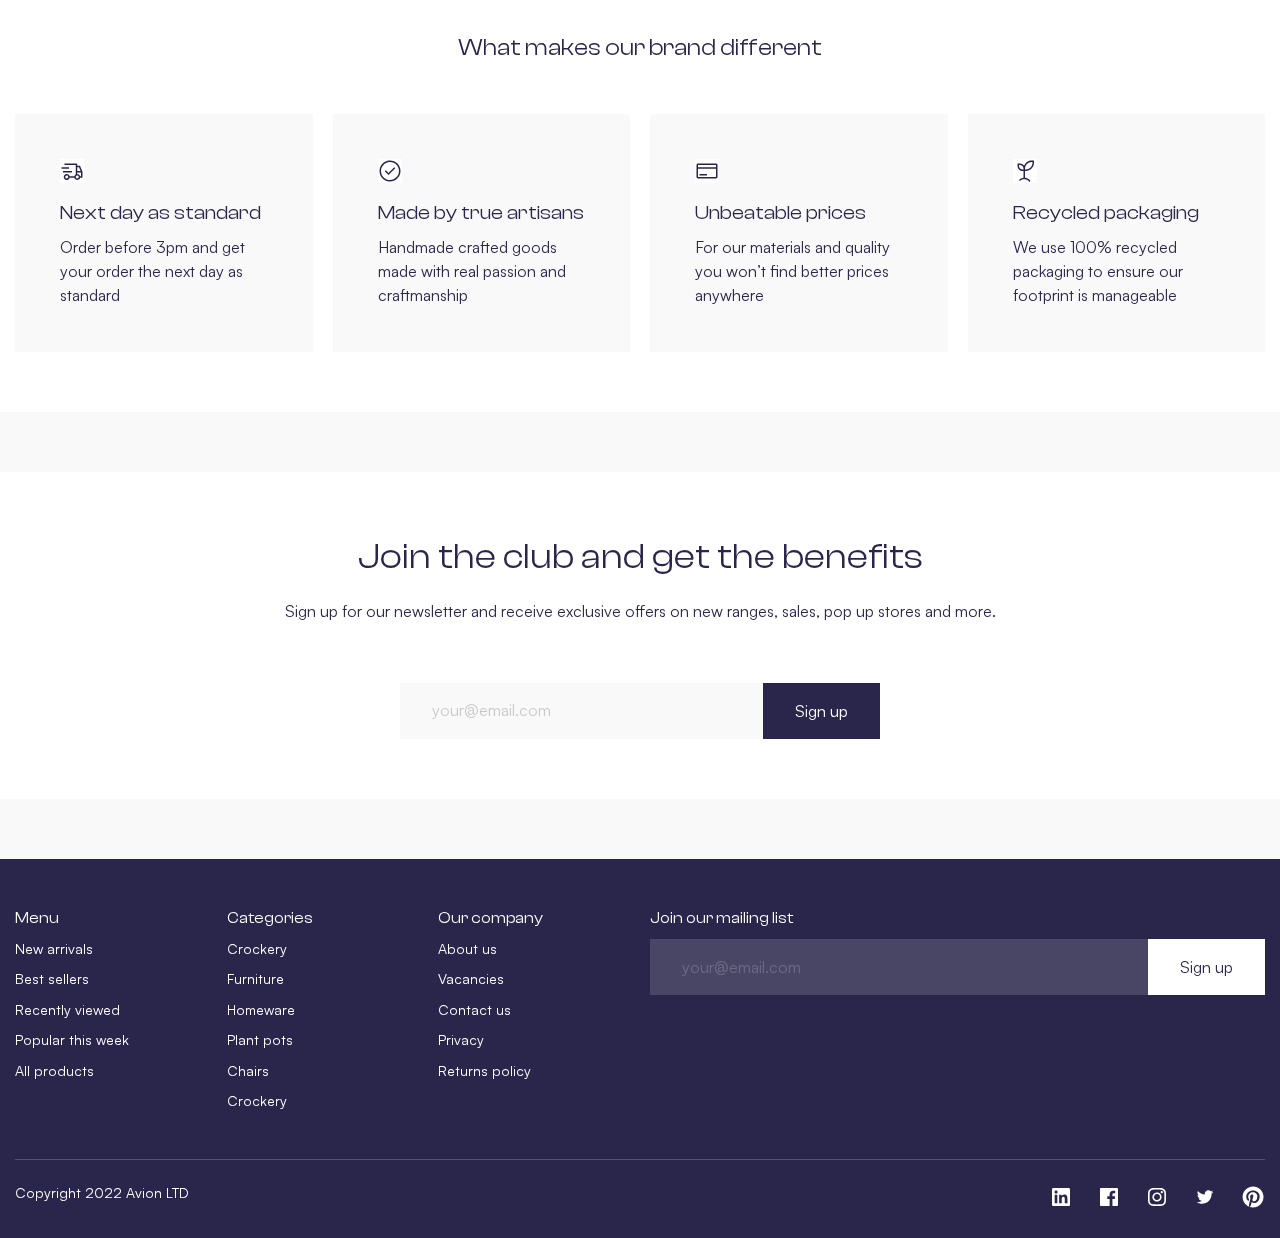
==== commit c2a3ab28: "add story section" ====
--- a/about.html
+++ b/about.html
@@ -65,6 +65,22 @@
                 <a href="/products" class="button button--grey about-hero__button">View our products</a>
             </div>
         </section>
+        <section class="story">
+            <div class="container story__container">
+                <div class="story__content">
+                    <h2 class="title title--large story__title">It started with a small idea</h2>
+                    <p class="story__descr">
+                        A global brand with local beginnings, our story begain in a small studio in South London in
+                        early 2014
+                    </p>
+                    <a href="#" class="button button--transparent story__button">View collection</a>
+                </div>
+                <div class="story__image-wrapper">
+                    <img src="./img/story-img.jpg" aria-hidden="true" alt="" width="630" height="478"
+                        class="story__image">
+                </div>
+            </div>
+        </section>
         <section class="about">
             <div class="about__container">
                 <!-- Левая часть: картинка -->
--- a/styles/main.css
+++ b/styles/main.css
@@ -17,3 +17,4 @@
 
 /* about.html */
 @import url('./blocks/_about-hero.css');
+@import url('./blocks/_story.css');
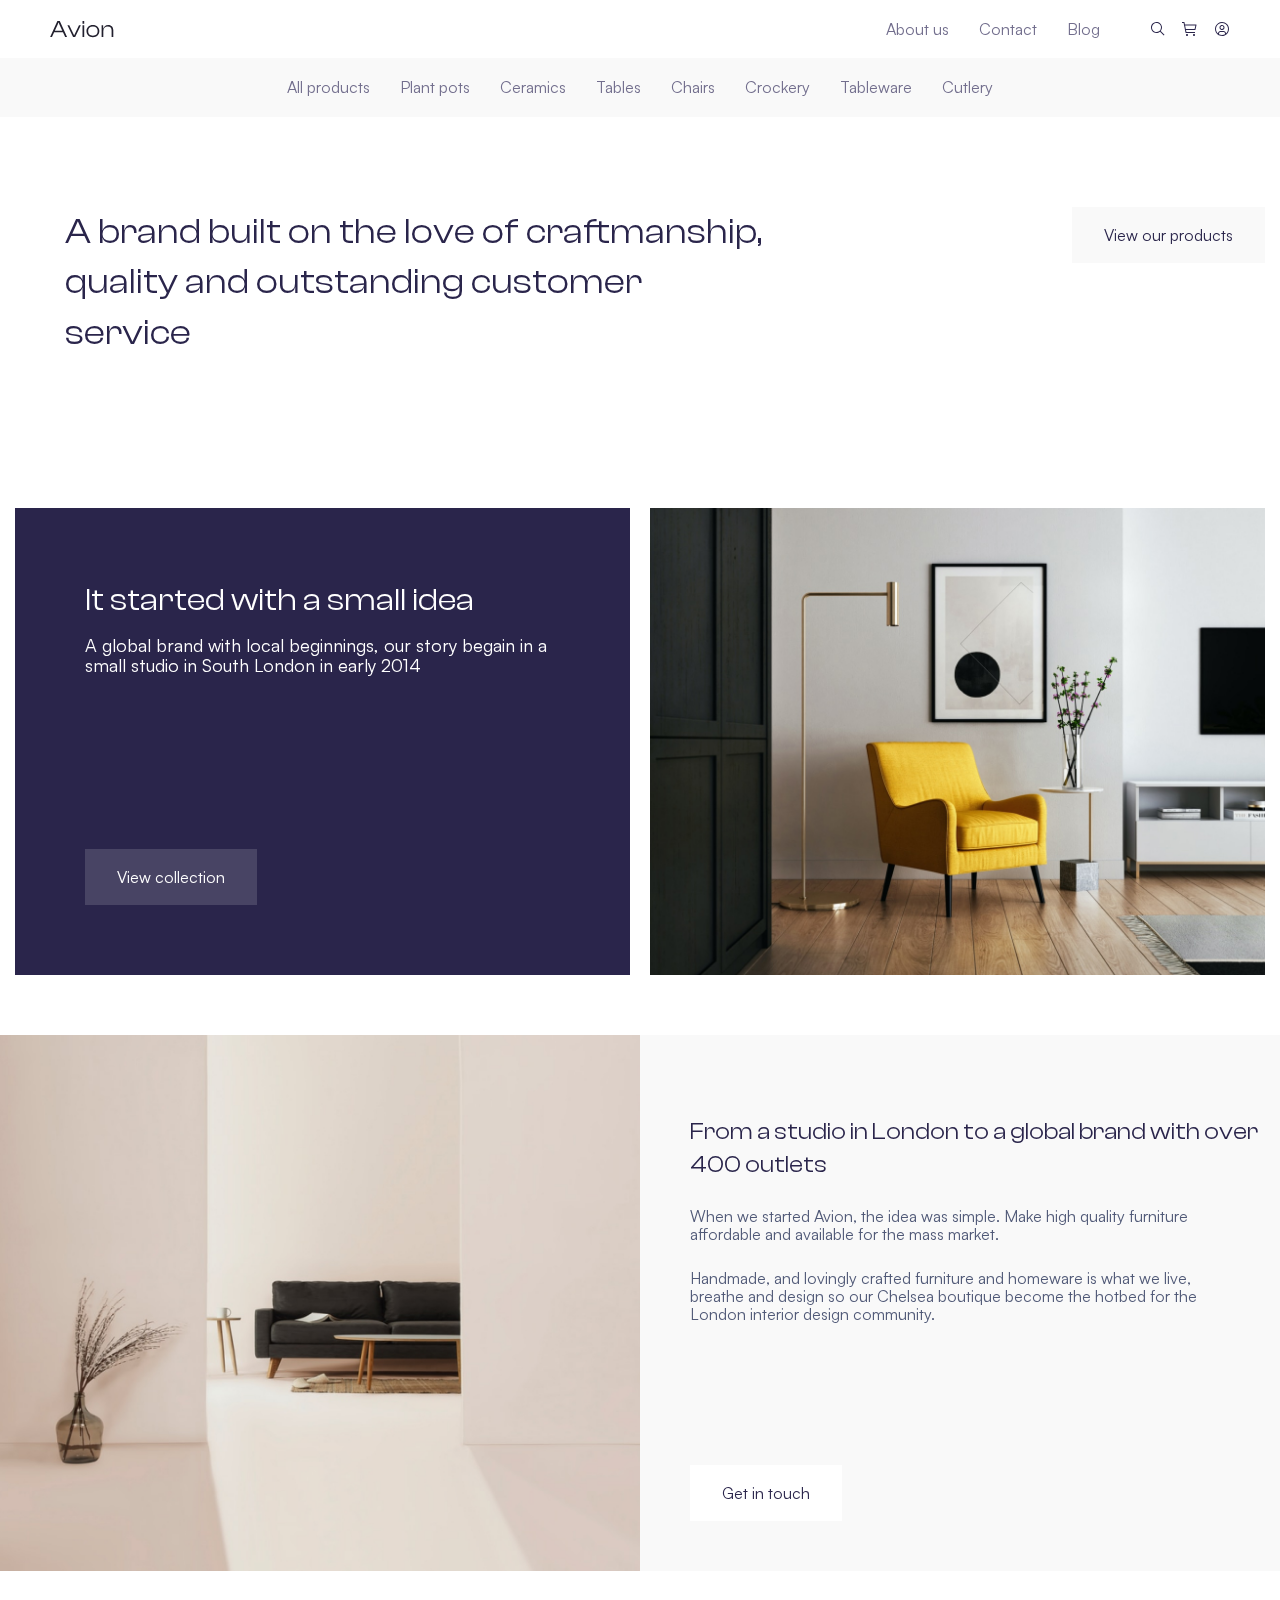
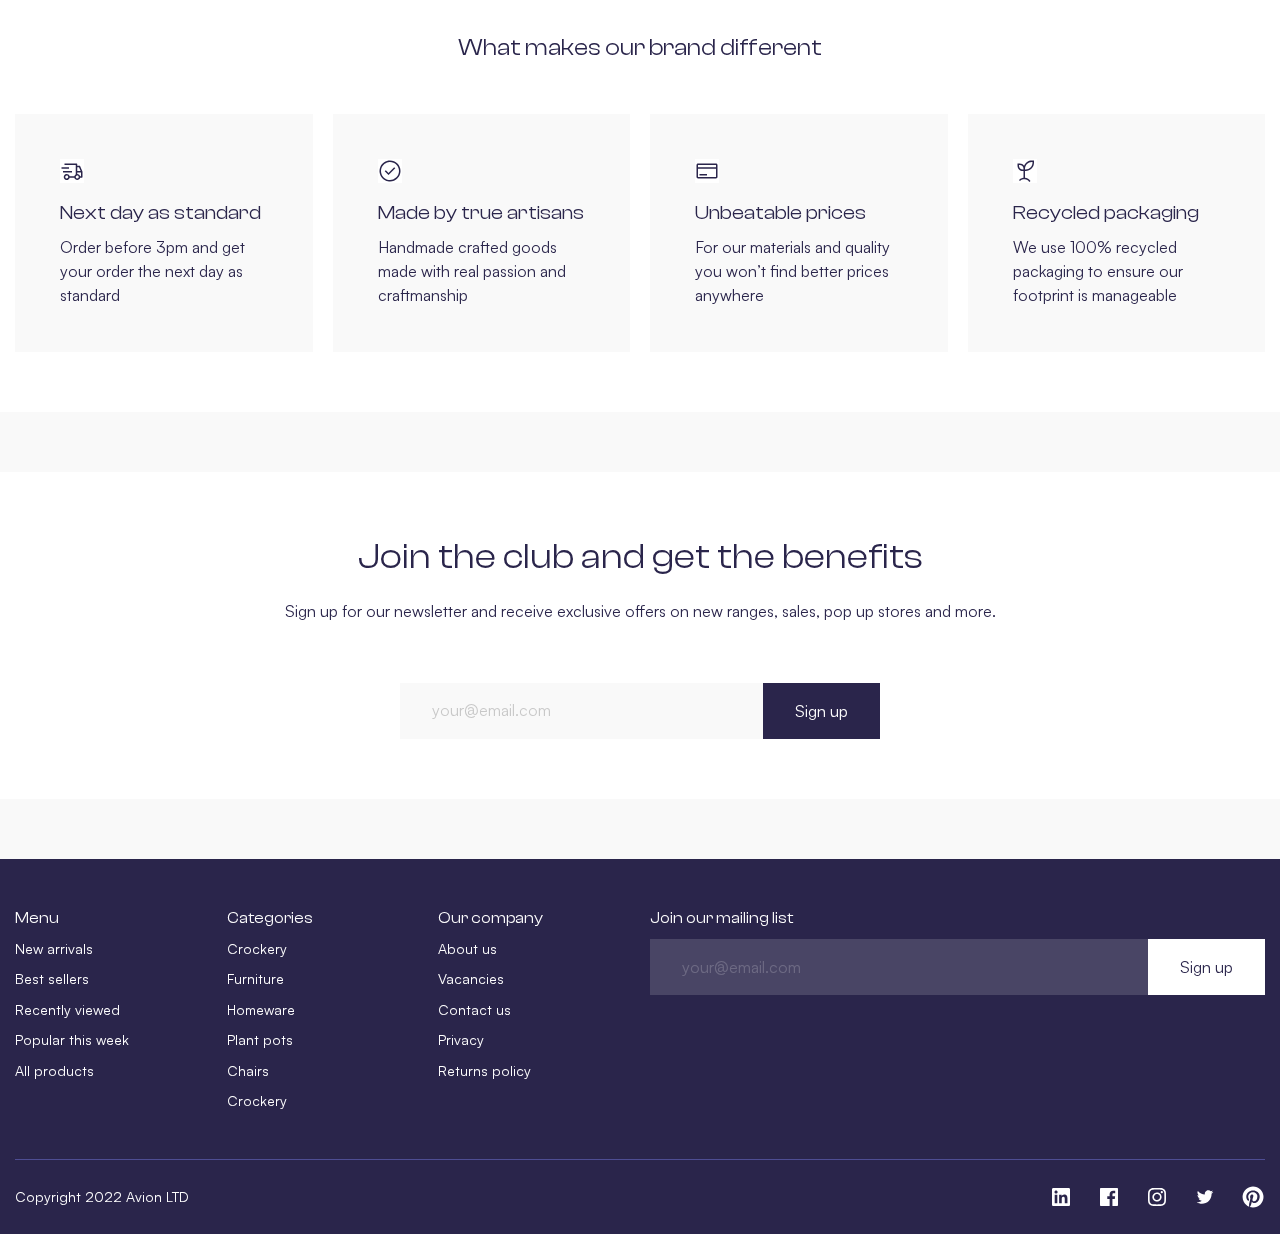
==== commit c3214398: "add buttons and links interactive" ====
--- a/about.html
+++ b/about.html
@@ -12,7 +12,7 @@
 <body class="page__body">
     <header class="header">
         <div class="header__container header__top">
-            <a href="/" class="logo header__logo focus-visible">
+            <a href="/" class="logo header__logo focus-visible focus-visible">
                 <img src="./img/logo.svg" alt="Avion Logo">
             </a>
             <div class="header__actions">
@@ -30,22 +30,28 @@
                     </ul>
                 </nav>
                 <div class="header__buttons">
-                    <button class="btn-reset header__button focus-visible">
+                    <a href="/" class="header__button focus-visible">
                         <img src="./img/search-icon.svg" alt="Search Icon" class="header__button-icon">
-                    </button>
-                    <button class="btn-reset header__button focus-visible">
+                    </a>
+                    <a href="/cart.html" class="header__button focus-visible">
                         <img src="./img/cart-icon.svg" alt="Cart Icon" class="header__button-icon">
-                    </button>
-                    <button class="btn-reset header__button focus-visible">
+                    </a>
+                    <a href="/" class="header__button focus-visible">
                         <img src="./img/user-icon.svg" alt="User Icon" class="header__button-icon">
-                    </button>
-                </div>
-            </div>
+                    </a>
+                </div>
+            </div>
+            <button class="btn-reset burger">
+                <span class="burger__line"></span>
+                <span class="burger__line"></span>
+                <span class="burger__line"></span>
+                <span class="burger__line"></span>
+            </button>
         </div>
         <div class="header__container header__bottom">
             <nav class="header__nav">
                 <ul class="list-reset header__list">
-                    <li class="header__item"><a href="#" class="header__link focus-visible">All products</a></li>
+                    <li class="header__item"><a href="/products.html" class="header__link focus-visible">All products</a></li>
                     <li class="header__item"><a href="#" class="header__link focus-visible">Plant pots</a></li>
                     <li class="header__item"><a href="#" class="header__link focus-visible">Ceramics</a></li>
                     <li class="header__item"><a href="#" class="header__link focus-visible">Tables</a></li>
@@ -167,19 +173,19 @@
                     <h3 class="footer__subtitle">Menu</h3>
                     <ul class="list-reset footer__list">
                         <li class="footer__item">
-                            <a href="/" class="footer__link">New arrivals</a>
-                        </li>
-                        <li class="footer__item">
-                            <a href="/" class="footer__link">Best sellers</a>
-                        </li>
-                        <li class="footer__item">
-                            <a href="/" class="footer__link">Recently viewed</a>
-                        </li>
-                        <li class="footer__item">
-                            <a href="/" class="footer__link">Popular this week</a>
-                        </li>
-                        <li class="footer__item">
-                            <a href="/" class="footer__link">All products</a>
+                            <a href="/" class="footer__link focus-visible">New arrivals</a>
+                        </li>
+                        <li class="footer__item">
+                            <a href="/" class="footer__link focus-visible">Best sellers</a>
+                        </li>
+                        <li class="footer__item">
+                            <a href="/" class="footer__link focus-visible">Recently viewed</a>
+                        </li>
+                        <li class="footer__item">
+                            <a href="/" class="footer__link focus-visible">Popular this week</a>
+                        </li>
+                        <li class="footer__item">
+                            <a href="/" class="footer__link focus-visible">All products</a>
                         </li>
                     </ul>
                 </nav>
@@ -187,22 +193,22 @@
                     <h3 class="footer__subtitle">Categories</h3>
                     <ul class="list-reset footer__list">
                         <li class="footer__item">
-                            <a href="/" class="footer__link">Crockery</a>
-                        </li>
-                        <li class="footer__item">
-                            <a href="/" class="footer__link">Furniture</a>
-                        </li>
-                        <li class="footer__item">
-                            <a href="/" class="footer__link">Homeware</a>
-                        </li>
-                        <li class="footer__item">
-                            <a href="/" class="footer__link">Plant pots</a>
-                        </li>
-                        <li class="footer__item">
-                            <a href="/" class="footer__link">Chairs</a>
-                        </li>
-                        <li class="footer__item">
-                            <a href="/" class="footer__link">Crockery</a>
+                            <a href="/" class="footer__link focus-visible">Crockery</a>
+                        </li>
+                        <li class="footer__item">
+                            <a href="/" class="footer__link focus-visible">Furniture</a>
+                        </li>
+                        <li class="footer__item">
+                            <a href="/" class="footer__link focus-visible">Homeware</a>
+                        </li>
+                        <li class="footer__item">
+                            <a href="/" class="footer__link focus-visible">Plant pots</a>
+                        </li>
+                        <li class="footer__item">
+                            <a href="/" class="footer__link focus-visible">Chairs</a>
+                        </li>
+                        <li class="footer__item">
+                            <a href="/" class="footer__link focus-visible">Crockery</a>
                         </li>
                     </ul>
                 </nav>
@@ -210,19 +216,19 @@
                     <h3 class="footer__subtitle">Our company</h3>
                     <ul class="list-reset footer__list">
                         <li class="footer__item">
-                            <a href="/" class="footer__link">About us</a>
-                        </li>
-                        <li class="footer__item">
-                            <a href="/" class="footer__link">Vacancies</a>
-                        </li>
-                        <li class="footer__item">
-                            <a href="/" class="footer__link">Contact us</a>
-                        </li>
-                        <li class="footer__item">
-                            <a href="/" class="footer__link">Privacy</a>
-                        </li>
-                        <li class="footer__item">
-                            <a href="/" class="footer__link">Returns policy</a>
+                            <a href="/" class="footer__link focus-visible">About us</a>
+                        </li>
+                        <li class="footer__item">
+                            <a href="/" class="footer__link focus-visible">Vacancies</a>
+                        </li>
+                        <li class="footer__item">
+                            <a href="/" class="footer__link focus-visible">Contact us</a>
+                        </li>
+                        <li class="footer__item">
+                            <a href="/" class="footer__link focus-visible">Privacy</a>
+                        </li>
+                        <li class="footer__item">
+                            <a href="/" class="footer__link focus-visible">Returns policy</a>
                         </li>
                     </ul>
                 </nav>
@@ -239,7 +245,7 @@
                 <span class="footer__copyright">Copyright 2022 Avion LTD</span>
                 <ul class="list-reset social">
                     <li class="social__item">
-                        <a href="#" class="social__link">
+                        <a href="#" class="social__link focus-visible">
                             <svg width="24" height="24" viewBox="0 0 24 24" fill="none" class="social__icon"
                                 xmlns="http://www.w3.org/2000/svg">
                                 <rect width="24" height="24" fill="white" style="mix-blend-mode:multiply" />
@@ -250,7 +256,7 @@
                         </a>
                     </li>
                     <li class="social__item">
-                        <a href="#" class="social__link">
+                        <a href="#" class="social__link focus-visible">
                             <svg width="24" height="24" viewBox="0 0 24 24" fill="none" class="social__icon"
                                 xmlns="http://www.w3.org/2000/svg">
                                 <rect width="24" height="24" fill="white" style="mix-blend-mode:multiply" />
@@ -261,7 +267,7 @@
                         </a>
                     </li>
                     <li class="social__item">
-                        <a href="#" class="social__link">
+                        <a href="#" class="social__link focus-visible">
                             <svg width="24" height="24" viewBox="0 0 24 24" fill="none" class="social__icon"
                                 xmlns="http://www.w3.org/2000/svg">
                                 <rect width="24" height="24" fill="white" style="mix-blend-mode:multiply" />
@@ -278,7 +284,7 @@
                         </a>
                     </li>
                     <li class="social__item">
-                        <a href="#" class="social__link">
+                        <a href="#" class="social__link focus-visible">
                             <svg width="24" height="24" viewBox="0 0 24 24" fill="none" class="social__icon"
                                 xmlns="http://www.w3.org/2000/svg">
                                 <rect width="24" height="24" fill="white" style="mix-blend-mode:multiply" />
@@ -289,7 +295,7 @@
                         </a>
                     </li>
                     <li class="social__item">
-                        <a href="#" class="social__link">
+                        <a href="#" class="social__link focus-visible">
                             <svg width="24" height="24" viewBox="0 0 24 24" fill="none" class="social__icon"
                                 xmlns="http://www.w3.org/2000/svg">
                                 <rect width="24" height="24" fill="white" style="mix-blend-mode:multiply" />
--- a/styles/main.css
+++ b/styles/main.css
@@ -1,16 +1,22 @@
 @import url('./_settings.css');
 
 /* блоки */
+@import url('./blocks/_burger.css');
 @import url('./blocks/_social.css');
 @import url('./blocks/_btn.css');
 @import url('./blocks/_title.css');
 @import url('./blocks/_form.css');
+@import url('./blocks/_checkbox.css');
+@import url('./blocks/_stepper.css');
+@import url('./blocks/_product-card.css');
+@import url('./blocks/_filter.css');
+@import url('./blocks/_products-grid.css');
 
 /* index.html */
 @import url('./blocks/_header.css');
 @import url('./blocks/_hero.css');
 @import url('./blocks/_features.css');
-@import url('./blocks/_products.css');
+@import url('./blocks/_products-section.css');
 @import url('./blocks/_newsletter.css');
 @import url('./blocks/_about.css');
 @import url('./blocks/_footer.css');
@@ -18,3 +24,13 @@
 /* about.html */
 @import url('./blocks/_about-hero.css');
 @import url('./blocks/_story.css');
+
+/* products.html */
+@import url('./blocks/_catalog-hero.css');
+@import url('./blocks/_catalog.css');
+
+/* product.html */
+@import url('./blocks/_product-hero.css');
+
+/* cart.html */
+@import url('./blocks/_cart.css');
